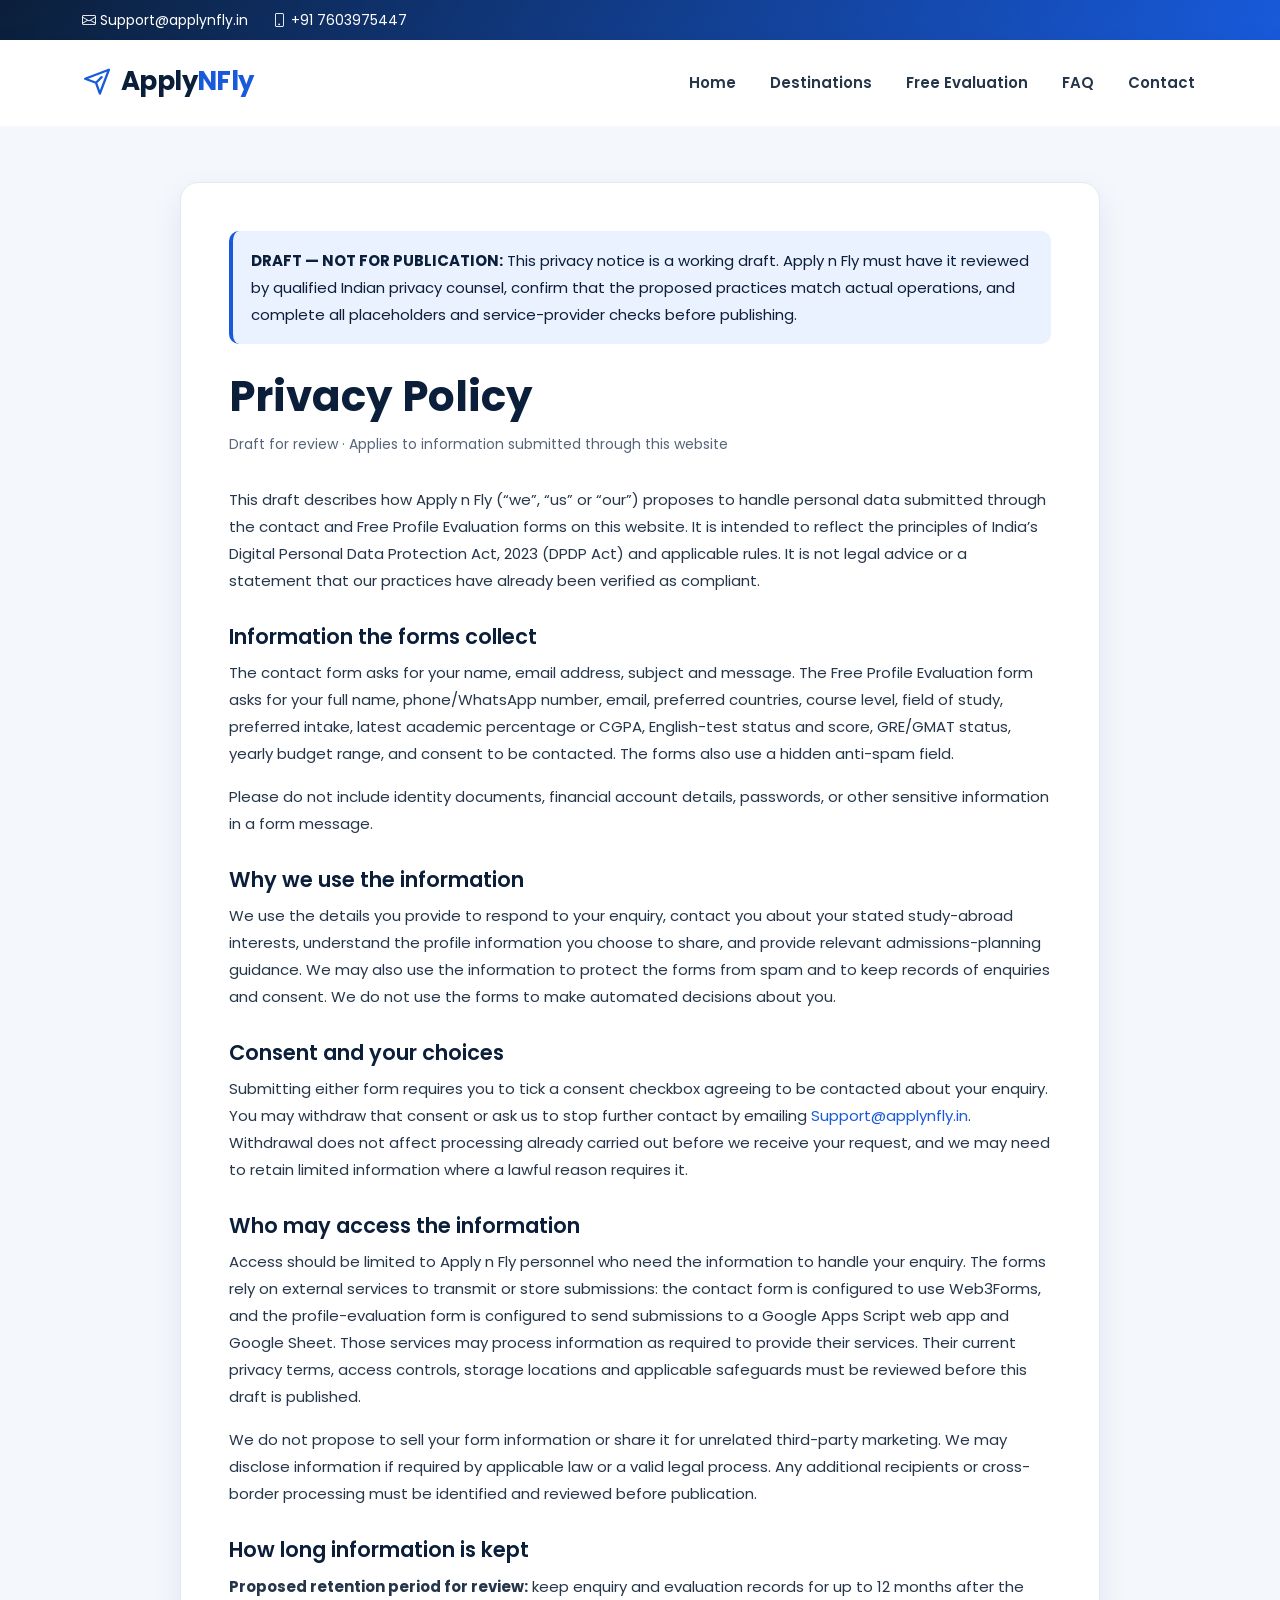
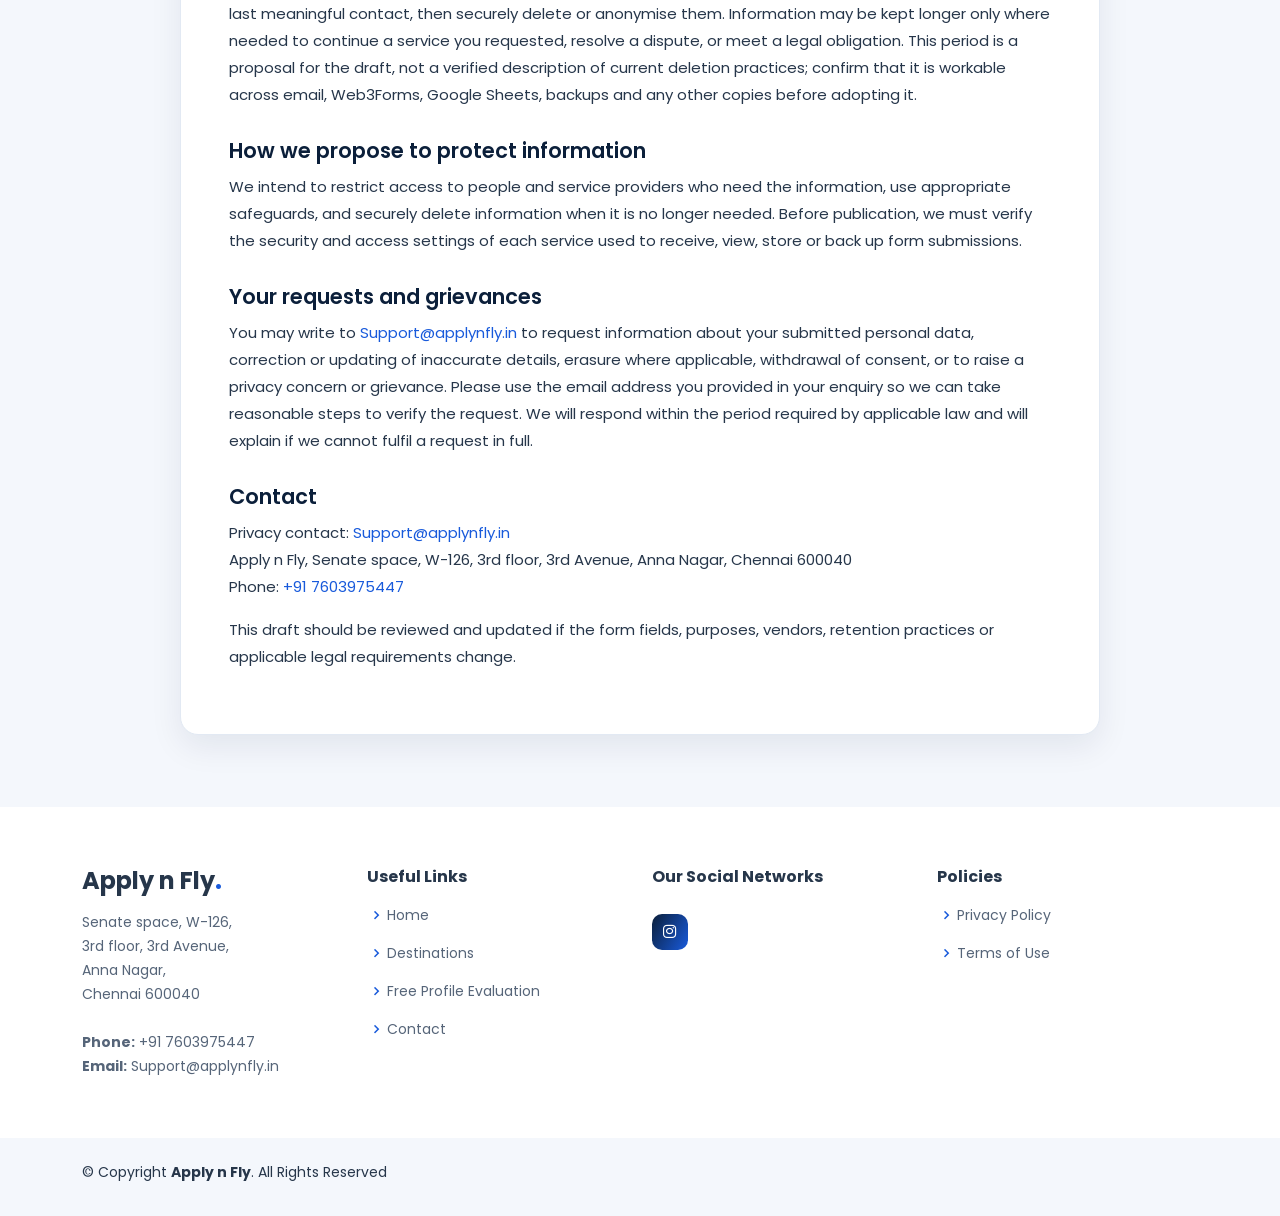
==== privacy-policy.html @ dfddcdfe "Website redesigned" ====
<!DOCTYPE html>
<html lang="en">

<head>
  <meta charset="utf-8">
  <meta name="viewport" content="width=device-width, initial-scale=1">
  <meta name="theme-color" content="#0b1f3a">
  <meta name="description" content="Draft privacy policy for ApplyNFly website enquiries and profile evaluation requests.">
  <title>Privacy Policy | ApplyNFly</title>
  <link rel="canonical" href="https://applynfly.in/privacy-policy.html">
  <link rel="preconnect" href="https://fonts.googleapis.com">
  <link rel="preconnect" href="https://fonts.gstatic.com" crossorigin>
  <link href="https://fonts.googleapis.com/css2?family=Poppins:wght@300;400;500;600;700&display=swap" rel="stylesheet">
  <link href="assets/vendor/aos/aos.css" rel="stylesheet">
  <link href="assets/vendor/bootstrap/css/bootstrap.min.css" rel="stylesheet">
  <link href="assets/vendor/bootstrap-icons/bootstrap-icons.css" rel="stylesheet">
  <link href="assets/vendor/boxicons/css/boxicons.min.css" rel="stylesheet">
  <link href="assets/css/style.css" rel="stylesheet">
</head>

<body>
  <section id="topbar" class="d-flex align-items-center">
    <div class="container d-flex justify-content-between">
      <div class="contact-info d-flex align-items-center">
        <i class="bi bi-envelope d-flex align-items-center">&nbsp;Support@applynfly.in</i>
        <i class="bi bi-phone d-flex align-items-center ms-4"><span>+91 7603975447</span></i>
      </div>
    </div>
  </section>

  <header id="header" class="d-flex align-items-center">
    <div class="container d-flex align-items-center justify-content-between">
      <div class="logo">
        <a class="logo-link" href="index.html" aria-label="ApplyNFly home">
          <svg class="logo-icon" viewBox="0 0 24 24" aria-hidden="true" focusable="false">
            <path d="M2.5 10.2 21.5 3l-7.2 19-3.1-8.6-8.7-3.2Zm8.7 3.2 4.5-4.5" />
          </svg>
          <span>Apply<span class="logo-accent">NFly</span></span>
        </a>
      </div>
      <nav id="navbar" class="navbar" aria-label="Main navigation">
        <ul>
          <li><a href="index.html">Home</a></li>
          <li><a href="index.html#destinations">Destinations</a></li>
          <li><a href="index.html#evaluate">Free Evaluation</a></li>
          <li><a href="index.html#faq">FAQ</a></li>
          <li><a href="index.html#contact">Contact</a></li>
        </ul>
        <i class="bi bi-list mobile-nav-toggle" aria-label="Toggle navigation"></i>
      </nav>
    </div>
  </header>

  <main class="legal-page">
    <div class="container">
      <article class="legal-content">
        <p class="legal-draft-notice"><strong>DRAFT — NOT FOR PUBLICATION:</strong> This privacy notice is a working draft. Apply n Fly must have it reviewed by qualified Indian privacy counsel, confirm that the proposed practices match actual operations, and complete all placeholders and service-provider checks before publishing.</p>
        <h1>Privacy Policy</h1>
        <p class="legal-updated">Draft for review · Applies to information submitted through this website</p>

        <p>This draft describes how Apply n Fly (“we”, “us” or “our”) proposes to handle personal data submitted through the contact and Free Profile Evaluation forms on this website. It is intended to reflect the principles of India’s Digital Personal Data Protection Act, 2023 (DPDP Act) and applicable rules. It is not legal advice or a statement that our practices have already been verified as compliant.</p>

        <h2>Information the forms collect</h2>
        <p>The contact form asks for your name, email address, subject and message. The Free Profile Evaluation form asks for your full name, phone/WhatsApp number, email, preferred countries, course level, field of study, preferred intake, latest academic percentage or CGPA, English-test status and score, GRE/GMAT status, yearly budget range, and consent to be contacted. The forms also use a hidden anti-spam field.</p>
        <p>Please do not include identity documents, financial account details, passwords, or other sensitive information in a form message.</p>

        <h2>Why we use the information</h2>
        <p>We use the details you provide to respond to your enquiry, contact you about your stated study-abroad interests, understand the profile information you choose to share, and provide relevant admissions-planning guidance. We may also use the information to protect the forms from spam and to keep records of enquiries and consent. We do not use the forms to make automated decisions about you.</p>

        <h2>Consent and your choices</h2>
        <p>Submitting either form requires you to tick a consent checkbox agreeing to be contacted about your enquiry. You may withdraw that consent or ask us to stop further contact by emailing <a href="mailto:Support@applynfly.in">Support@applynfly.in</a>. Withdrawal does not affect processing already carried out before we receive your request, and we may need to retain limited information where a lawful reason requires it.</p>

        <h2>Who may access the information</h2>
        <p>Access should be limited to Apply n Fly personnel who need the information to handle your enquiry. The forms rely on external services to transmit or store submissions: the contact form is configured to use Web3Forms, and the profile-evaluation form is configured to send submissions to a Google Apps Script web app and Google Sheet. Those services may process information as required to provide their services. Their current privacy terms, access controls, storage locations and applicable safeguards must be reviewed before this draft is published.</p>
        <p>We do not propose to sell your form information or share it for unrelated third-party marketing. We may disclose information if required by applicable law or a valid legal process. Any additional recipients or cross-border processing must be identified and reviewed before publication.</p>

        <h2>How long information is kept</h2>
        <p><strong>Proposed retention period for review:</strong> keep enquiry and evaluation records for up to 12 months after the last meaningful contact, then securely delete or anonymise them. Information may be kept longer only where needed to continue a service you requested, resolve a dispute, or meet a legal obligation. This period is a proposal for the draft, not a verified description of current deletion practices; confirm that it is workable across email, Web3Forms, Google Sheets, backups and any other copies before adopting it.</p>

        <h2>How we propose to protect information</h2>
        <p>We intend to restrict access to people and service providers who need the information, use appropriate safeguards, and securely delete information when it is no longer needed. Before publication, we must verify the security and access settings of each service used to receive, view, store or back up form submissions.</p>

        <h2>Your requests and grievances</h2>
        <p>You may write to <a href="mailto:Support@applynfly.in">Support@applynfly.in</a> to request information about your submitted personal data, correction or updating of inaccurate details, erasure where applicable, withdrawal of consent, or to raise a privacy concern or grievance. Please use the email address you provided in your enquiry so we can take reasonable steps to verify the request. We will respond within the period required by applicable law and will explain if we cannot fulfil a request in full.</p>

        <h2>Contact</h2>
        <p>Privacy contact: <a href="mailto:Support@applynfly.in">Support@applynfly.in</a><br>
          Apply n Fly, Senate space, W-126, 3rd floor, 3rd Avenue, Anna Nagar, Chennai 600040<br>
          Phone: <a href="tel:+917603975447">+91 7603975447</a></p>

        <p>This draft should be reviewed and updated if the form fields, purposes, vendors, retention practices or applicable legal requirements change.</p>
      </article>
    </div>
  </main>

  <footer id="footer">
    <div class="footer-top">
      <div class="container">
        <div class="row">
          <div class="col-lg-3 col-md-6 footer-contact">
            <h3>Apply n Fly<span>.</span></h3>
            <p>Senate space, W-126,<br>3rd floor, 3rd Avenue,<br>Anna Nagar,<br>Chennai 600040<br><br><strong>Phone:</strong> +91 7603975447<br><strong>Email:</strong> Support@applynfly.in</p>
          </div>
          <div class="col-lg-3 col-md-6 footer-links">
            <h4>Useful Links</h4>
            <ul>
              <li><i class="bx bx-chevron-right"></i><a href="index.html">Home</a></li>
              <li><i class="bx bx-chevron-right"></i><a href="index.html#destinations">Destinations</a></li>
              <li><i class="bx bx-chevron-right"></i><a href="index.html#evaluate">Free Profile Evaluation</a></li>
              <li><i class="bx bx-chevron-right"></i><a href="index.html#contact">Contact</a></li>
            </ul>
          </div>
          <div class="col-lg-3 col-md-6 footer-links">
            <h4>Our Social Networks</h4>
            <div class="social-links mt-3">
              <a href="https://www.instagram.com/anfabroad" target="_blank" rel="noopener noreferrer" aria-label="Instagram"><i class="bx bxl-instagram"></i></a>
              <a class="social-placeholder" href="#" aria-label="Facebook (add URL to enable)" hidden><i class="bx bxl-facebook"></i></a>
              <a class="social-placeholder" href="#" aria-label="LinkedIn (add URL to enable)" hidden><i class="bx bxl-linkedin"></i></a>
              <a class="social-placeholder" href="#" aria-label="YouTube (add URL to enable)" hidden><i class="bx bxl-youtube"></i></a>
            </div>
          </div>
          <div class="col-lg-3 col-md-6 footer-links">
            <h4>Policies</h4>
            <ul>
              <li><i class="bx bx-chevron-right"></i><a href="privacy-policy.html" aria-current="page">Privacy Policy</a></li>
              <li><i class="bx bx-chevron-right"></i><a href="terms.html">Terms of Use</a></li>
            </ul>
          </div>
        </div>
      </div>
    </div>
    <div class="container py-4">
      <div class="copyright">&copy; Copyright <strong><span>Apply n Fly</span></strong>. All Rights Reserved</div>
    </div>
  </footer>

  <script src="assets/vendor/aos/aos.js" defer></script>
  <script src="assets/vendor/bootstrap/js/bootstrap.bundle.min.js" defer></script>
  <script src="assets/js/main.js" defer></script>
</body>

</html>
---- assets/css/style.css ----
/**
* Template Name: BizLand
* Updated: Mar 10 2023 with Bootstrap v5.2.3
* Template URL: https://bootstrapmade.com/bizland-bootstrap-business-template/
* Author: BootstrapMade.com
* License: https://bootstrapmade.com/license/
*/

:root {
  --brand-navy: #0b1f3a;
  --brand-blue: #185adb;
  --brand-blue-dark: #1248b4;
  --brand-gradient: linear-gradient(120deg, var(--brand-navy) 0%, var(--brand-blue) 100%);
  --color-text: #26364a;
  --color-muted: #566579;
  --color-surface: #ffffff;
  --color-background: #f4f7fc;
  --color-border: #e2e9f3;
  --color-accent-soft: #eaf1ff;
  --shadow-card: 0 12px 32px rgba(11, 31, 58, 0.08);
  --shadow-card-hover: 0 18px 40px rgba(11, 31, 58, 0.14);
  --radius-card: 18px;
  --radius-control: 10px;
}

/*--------------------------------------------------------------
# General
--------------------------------------------------------------*/
body {
  font-family: "Poppins", sans-serif;
  color: var(--color-text);
  background: var(--color-surface);
}

a {
  color: var(--brand-blue);
  text-decoration: none;
}

a:hover {
  color: var(--brand-blue-dark);
  text-decoration: none;
}

h1,
h2,
h3,
h4,
h5,
h6 {
  font-family: "Poppins", sans-serif;
}

/*--------------------------------------------------------------
# Preloader
--------------------------------------------------------------*/
#preloader {
  position: fixed;
  top: 0;
  left: 0;
  right: 0;
  bottom: 0;
  z-index: 9999;
  overflow: hidden;
  background: var(--color-surface);
}

#preloader:before {
  content: "";
  position: fixed;
  top: calc(50% - 30px);
  left: calc(50% - 30px);
  border: 6px solid var(--brand-blue);
  border-top-color: var(--color-accent-soft);
  border-radius: 50%;
  width: 60px;
  height: 60px;
  animation: animate-preloader 1s linear infinite;
}

@keyframes animate-preloader {
  0% {
    transform: rotate(0deg);
  }

  100% {
    transform: rotate(360deg);
  }
}

/*--------------------------------------------------------------
# Back to top button
--------------------------------------------------------------*/
.back-to-top {
  position: fixed;
  visibility: hidden;
  opacity: 0;
  right: 15px;
  bottom: 15px;
  z-index: 996;
  background: var(--brand-blue);
  width: 40px;
  height: 40px;
  border-radius: 4px;
  transition: all 0.4s;
}

.back-to-top i {
  font-size: 28px;
  color: var(--color-surface);
  line-height: 0;
}

.back-to-top:hover {
  background: var(--brand-blue-dark);
  color: var(--color-surface);
}

.back-to-top.active {
  visibility: visible;
  opacity: 1;
}

/*--------------------------------------------------------------
# Disable aos animation delay on mobile devices
--------------------------------------------------------------*/
@media screen and (max-width: 768px) {
  [data-aos-delay] {
    transition-delay: 0 !important;
  }
}

/*--------------------------------------------------------------
# Top Bar
--------------------------------------------------------------*/
#topbar {
  background: var(--brand-blue);
  height: 40px;
  font-size: 14px;
  transition: all 0.5s;
  color: var(--color-surface);
  padding: 0;
}

#topbar .contact-info i {
  font-style: normal;
  color: var(--color-surface);
}

#topbar .contact-info i a,
#topbar .contact-info i span {
  padding-left: 5px;
  color: var(--color-surface);
}

#topbar .contact-info i a {
  line-height: 0;
  transition: 0.3s;
  transition: 0.3s;
}

#topbar .contact-info i a:hover {
  color: var(--color-surface);
  text-decoration: underline;
}

#topbar .social-links a {
  color: rgba(255, 255, 255, 0.7);
  line-height: 0;
  transition: 0.3s;
  margin-left: 20px;
}

#topbar .social-links a:hover {
  color: white;
}

/*--------------------------------------------------------------
# Header
--------------------------------------------------------------*/
#header {
  background: var(--color-surface);
  transition: all 0.5s;
  z-index: 997;
  height: 86px;
  box-shadow: 0px 2px 15px rgba(0, 0, 0, 0.1);
}

#header.fixed-top {
  height: 70px;
}

#header .logo {
  font-size: 30px;
  margin: 0;
  padding: 0;
  line-height: 1;
  font-weight: 600;
  letter-spacing: 0.8px;
  font-family: "Poppins", sans-serif;
}

#header .logo a {
  color: var(--brand-navy);
}

#header .logo a span {
  color: inherit;
}

#header .logo img {
  max-height: 40px;
}

.scrolled-offset {
  margin-top: 70px;
}

/*--------------------------------------------------------------
# Navigation Menu
--------------------------------------------------------------*/
/**
* Desktop Navigation 
*/
.navbar {
  padding: 0;
}

.navbar ul {
  margin: 0;
  padding: 0;
  display: flex;
  list-style: none;
  align-items: center;
}

.navbar li {
  position: relative;
}

.navbar>ul>li {
  white-space: nowrap;
  padding: 10px 0 10px 28px;
}

.navbar a,
.navbar a:focus {
  display: flex;
  align-items: center;
  justify-content: space-between;
  padding: 0 3px;
  font-size: 15px;
  font-weight: 600;
  color: var(--color-text);
  white-space: nowrap;
  transition: 0.3s;
  position: relative;
}

.navbar a i,
.navbar a:focus i {
  font-size: 12px;
  line-height: 0;
  margin-left: 5px;
}

.navbar>ul>li>a:before {
  content: "";
  position: absolute;
  width: 100%;
  height: 2px;
  bottom: -6px;
  left: 0;
  background-color: var(--brand-blue);
  visibility: hidden;
  width: 0px;
  transition: all 0.3s ease-in-out 0s;
}

.navbar a:hover:before,
.navbar li:hover>a:before,
.navbar .active:before {
  visibility: visible;
  width: 100%;
}

.navbar a:hover,
.navbar .active,
.navbar .active:focus,
.navbar li:hover>a {
  color: var(--brand-blue);
}

.navbar .dropdown ul {
  display: block;
  position: absolute;
  left: 28px;
  top: calc(100% + 30px);
  margin: 0;
  padding: 10px 0;
  z-index: 99;
  opacity: 0;
  visibility: hidden;
  background: var(--color-surface);
  box-shadow: 0px 0px 30px rgba(127, 137, 161, 0.25);
  transition: 0.3s;
}

.navbar .dropdown ul li {
  min-width: 200px;
}

.navbar .dropdown ul a {
  padding: 10px 20px;
  font-weight: 400;
}

.navbar .dropdown ul a i {
  font-size: 12px;
}

.navbar .dropdown ul a:hover,
.navbar .dropdown ul .active:hover,
.navbar .dropdown ul li:hover>a {
  color: var(--brand-blue);
}

.navbar .dropdown:hover>ul {
  opacity: 1;
  top: 100%;
  visibility: visible;
}

.navbar .dropdown .dropdown ul {
  top: 0;
  left: calc(100% - 30px);
  visibility: hidden;
}

.navbar .dropdown .dropdown:hover>ul {
  opacity: 1;
  top: 0;
  left: 100%;
  visibility: visible;
}

@media (max-width: 1366px) {
  .navbar .dropdown .dropdown ul {
    left: -90%;
  }

  .navbar .dropdown .dropdown:hover>ul {
    left: -100%;
  }
}

/**
* Mobile Navigation 
*/
.mobile-nav-toggle {
  color: var(--color-text);
  font-size: 28px;
  cursor: pointer;
  display: none;
  line-height: 0;
  transition: 0.5s;
}

.mobile-nav-toggle.bi-x {
  color: var(--color-surface);
}

@media (max-width: 991px) {
  .mobile-nav-toggle {
    display: block;
  }

  .navbar ul {
    display: none;
  }
}

.navbar-mobile {
  position: fixed;
  overflow: hidden;
  top: 0;
  right: 0;
  left: 0;
  bottom: 0;
  background: rgba(9, 9, 9, 0.9);
  transition: 0.3s;
  z-index: 999;
}

.navbar-mobile .mobile-nav-toggle {
  position: absolute;
  top: 15px;
  right: 15px;
}

.navbar-mobile ul {
  display: block;
  position: absolute;
  top: 55px;
  right: 15px;
  bottom: 15px;
  left: 15px;
  padding: 10px 0;
  background-color: var(--color-surface);
  overflow-y: auto;
  transition: 0.3s;
}

.navbar-mobile a,
.navbar-mobile a:focus {
  padding: 10px 20px;
  font-size: 15px;
  color: var(--color-text);
}

.navbar-mobile>ul>li {
  padding: 0;
}

.navbar-mobile a:hover:before,
.navbar-mobile li:hover>a:before,
.navbar-mobile .active:before {
  visibility: hidden;
}

.navbar-mobile a:hover,
.navbar-mobile .active,
.navbar-mobile li:hover>a {
  color: var(--brand-blue);
}

.navbar-mobile .getstarted,
.navbar-mobile .getstarted:focus {
  margin: 15px;
}

.navbar-mobile .dropdown ul {
  position: static;
  display: none;
  margin: 10px 20px;
  padding: 10px 0;
  z-index: 99;
  opacity: 1;
  visibility: visible;
  background: var(--color-surface);
  box-shadow: 0px 0px 30px rgba(127, 137, 161, 0.25);
}

.navbar-mobile .dropdown ul li {
  min-width: 200px;
}

.navbar-mobile .dropdown ul a {
  padding: 10px 20px;
}

.navbar-mobile .dropdown ul a i {
  font-size: 12px;
}

.navbar-mobile .dropdown ul a:hover,
.navbar-mobile .dropdown ul .active:hover,
.navbar-mobile .dropdown ul li:hover>a {
  color: var(--brand-blue);
}

.navbar-mobile .dropdown>.dropdown-active {
  display: block;
}

/*--------------------------------------------------------------
# Hero Section
--------------------------------------------------------------*/
#hero {
  width: 100%;
  height: 75vh;
  background: url("../img/hero-bg.webp") top left;
  background-size: cover;
  position: relative;
}

#hero:before {
  content: "";
  background: rgba(255, 255, 255, 0.6);
  position: absolute;
  bottom: 0;
  top: 0;
  left: 0;
  right: 0;
}

#hero .container {
  position: relative;
}

#hero h1 {
  margin: 0;
  font-size: 48px;
  font-weight: 700;
  line-height: 56px;
  color: var(--color-text);
  font-family: "Poppins", sans-serif;
}

#hero h1 span {
  color: var(--brand-blue);
}

#hero h2 {
  color: var(--color-muted);
  margin: 5px 0 30px 0;
  font-size: 24px;
  font-weight: 400;
}

.btn-get-started {
  font-family: "Poppins", sans-serif;
  text-transform: uppercase;
  font-weight: 500;
  font-size: 14px;
  letter-spacing: 1px;
  display: inline-block;
  padding: 10px 28px;
  border-radius: 4px;
  transition: 0.5s;
  color: var(--color-surface);
  background: var(--brand-blue);
}

.btn-get-started:hover {
  background: var(--brand-blue-dark);
}

.btn-get-started-login {
  text-transform: uppercase;
  font-weight: 600;
  font-size: 15px;
  letter-spacing: 1px;
  display: inline-block;
  padding: 2px 10px !important;
  border-radius: 4px;
  transition: 0.5s;
  color: var(--color-surface) !important;
  background: var(--brand-blue);
}

.btn-get-started-login:hover {
  background: var(--brand-blue-dark);
}

#hero .btn-watch-video {
  font-size: 16px;
  transition: 0.5s;
  margin-left: 25px;
  color: var(--color-text);
  font-weight: 600;
  display: flex;
  align-items: center;
}

#hero .btn-watch-video i {
  color: var(--brand-blue);
  font-size: 32px;
  transition: 0.3s;
  line-height: 0;
  margin-right: 8px;
}

#hero .btn-watch-video:hover {
  color: var(--brand-blue);
}

#hero .btn-watch-video:hover i {
  color: var(--brand-blue-dark);
}

@media (min-width: 1024px) {
  #hero {
    background-attachment: fixed;
  }
}

@media (max-width: 768px) {
  #hero {
    height: 100vh;
  }

  #hero h1 {
    font-size: 28px;
    line-height: 36px;
  }

  #hero h2 {
    font-size: 18px;
    line-height: 24px;
    margin-bottom: 30px;
  }

  .btn-get-started,
  #hero .btn-watch-video {
    font-size: 13px;
  }

  .btn-get-started-login {
    font-size: 13px !important;
    margin: 10px;
  }
}

@media (max-height: 500px) {
  #hero {
    height: 120vh;
  }
}

/*--------------------------------------------------------------
# Sections General
--------------------------------------------------------------*/
section {
  padding: 60px 0;
  overflow: hidden;
}

.section-bg {
  background-color: #f6f9fe;
}

.section-title {
  text-align: center;
  padding-bottom: 30px;
}

.section-title h2 {
  font-size: 13px;
  letter-spacing: 1px;
  font-weight: 700;
  padding: 8px 20px;
  margin: 0;
  background: var(--color-accent-soft);
  color: var(--brand-blue);
  display: inline-block;
  text-transform: uppercase;
  border-radius: 50px;
}

.section-title h3 {
  margin: 15px 0 0 0;
  font-size: 32px;
  font-weight: 700;
}

.section-title h3 span {
  color: var(--brand-blue);
}

.section-title p {
  margin: 15px auto 0 auto;
  font-weight: 600;
}

@media (min-width: 1024px) {
  .section-title p {
    width: 50%;
  }
}

/*--------------------------------------------------------------
# Breadcrumbs
--------------------------------------------------------------*/
.breadcrumbs {
  padding: 20px 0;
  background-color: var(--color-background);
  min-height: 40px;
}

.breadcrumbs h2 {
  font-size: 24px;
  font-weight: 300;
  margin: 0;
}

@media (max-width: 992px) {
  .breadcrumbs h2 {
    margin: 0 0 10px 0;
  }
}

.breadcrumbs ol {
  display: flex;
  flex-wrap: wrap;
  list-style: none;
  padding: 0;
  margin: 0;
  font-size: 14px;
}

.breadcrumbs ol li+li {
  padding-left: 10px;
}

.breadcrumbs ol li+li::before {
  display: inline-block;
  padding-right: 10px;
  color: var(--color-muted);
  content: "/";
}

@media (max-width: 768px) {
  .breadcrumbs .d-flex {
    display: block !important;
  }

  .breadcrumbs ol {
    display: block;
  }

  .breadcrumbs ol li {
    display: inline-block;
  }
}

/*--------------------------------------------------------------
# Featured Services
--------------------------------------------------------------*/
.featured-services .icon-box {
  padding: 30px;
  position: relative;
  overflow: hidden;
  background: var(--color-surface);
  box-shadow: 0 0 29px 0 rgba(68, 88, 144, 0.12);
  transition: all 0.3s ease-in-out;
  border-radius: 8px;
  z-index: 1;
}

.featured-services .icon-box::before {
  content: "";
  position: absolute;
  background: #cbe0fb;
  right: 0;
  left: 0;
  bottom: 0;
  top: 100%;
  transition: all 0.3s;
  z-index: -1;
}

.featured-services .icon-box:hover::before {
  background: var(--brand-blue);
  top: 0;
  border-radius: 0px;
}

.featured-services .icon {
  margin-bottom: 15px;
}

.featured-services .icon i {
  font-size: 48px;
  line-height: 1;
  color: var(--brand-blue);
  transition: all 0.3s ease-in-out;
}

.featured-services .title {
  font-weight: 700;
  margin-bottom: 15px;
  font-size: 18px;
}

.featured-services .title a {
  color: #111;
}

.featured-services .description {
  font-size: 15px;
  line-height: 28px;
  margin-bottom: 0;
}

.featured-services .icon-box:hover .title a,
.featured-services .icon-box:hover .description {
  color: var(--color-surface);
}

.featured-services .icon-box:hover .icon i {
  color: var(--color-surface);
}

/*--------------------------------------------------------------
# About
--------------------------------------------------------------*/
.about .content h3 {
  font-weight: 600;
  font-size: 26px;
}

.about .content ul {
  list-style: none;
  padding: 0;
}

.about .content ul li {
  display: flex;
  align-items: flex-start;
  margin-bottom: 35px;
}

.about .content ul li:first-child {
  margin-top: 35px;
}

.about .content ul i {
  background: var(--color-surface);
  box-shadow: 0px 6px 15px rgba(16, 110, 234, 0.12);
  font-size: 24px;
  padding: 20px;
  margin-right: 15px;
  color: var(--brand-blue);
  border-radius: 50px;
}

.about .content ul h5 {
  font-size: 18px;
  color: var(--color-muted);
}

.about .content ul p {
  font-size: 15px;
}

.about .content p:last-child {
  margin-bottom: 0;
}

/*--------------------------------------------------------------
# Skills
--------------------------------------------------------------*/
.skills .progress {
  height: 60px;
  display: block;
  background: none;
  border-radius: 0;
}

.skills .progress .skill {
  padding: 0;
  margin: 0 0 6px 0;
  text-transform: uppercase;
  display: block;
  font-weight: 600;
  font-family: "Poppins", sans-serif;
  color: var(--color-text);
}

.skills .progress .skill .val {
  float: right;
  font-style: normal;
}

.skills .progress-bar-wrap {
  background: var(--color-accent-soft);
  height: 10px;
}

.skills .progress-bar {
  width: 1px;
  height: 10px;
  transition: 0.9s;
  background-color: var(--brand-blue);
}

/*--------------------------------------------------------------
# Counts
--------------------------------------------------------------*/
.counts {
  padding: 70px 0 60px;
}

.counts .count-box {
  padding: 30px 30px 25px 30px;
  width: 100%;
  position: relative;
  text-align: center;
  background: var(--color-background);
}

.counts .count-box i {
  position: absolute;
  top: -28px;
  left: 50%;
  transform: translateX(-50%);
  font-size: 24px;
  background: var(--brand-blue);
  color: var(--color-surface);
  width: 56px;
  height: 56px;
  line-height: 0;
  border-radius: 50px;
  border: 5px solid var(--color-surface);
  display: inline-flex;
  align-items: center;
  justify-content: center;
}

.counts .count-box span {
  font-size: 36px;
  display: block;
  font-weight: 600;
  color: var(--brand-navy);
}

.counts .count-box p {
  padding: 0;
  margin: 0;
  font-family: "Poppins", sans-serif;
  font-size: 14px;
}

/*--------------------------------------------------------------
# Clients
--------------------------------------------------------------*/
.clients {
  padding: 15px 0;
  text-align: center;
}

.clients img {
  max-width: 45%;
  transition: all 0.4s ease-in-out;
  display: inline-block;
  padding: 15px 0;
}

.clients img:hover {
  transform: scale(1.15);
}

@media (max-width: 768px) {
  .clients img {
    max-width: 40%;
  }
}

/*--------------------------------------------------------------
# Services
--------------------------------------------------------------*/
.services .icon-box {
  text-align: center;
  border: 1px solid var(--color-accent-soft);
  padding: 80px 20px;
  transition: all ease-in-out 0.3s;
  background: var(--color-surface);
}

.services .icon-box .icon {
  margin: 0 auto;
  width: 64px;
  height: 64px;
  background: var(--color-background);
  border-radius: 4px;
  border: 1px solid var(--color-border);
  display: flex;
  align-items: center;
  justify-content: center;
  margin-bottom: 20px;
  transition: ease-in-out 0.3s;
}

.services .icon-box .icon i {
  color: var(--brand-blue-dark);
  font-size: 28px;
  transition: ease-in-out 0.3s;
}

.services .icon-box h4 {
  font-weight: 700;
  margin-bottom: 15px;
  font-size: 24px;
}

.services .icon-box h4 a {
  color: var(--color-text);
  transition: ease-in-out 0.3s;
}

.services .icon-box p {
  line-height: 24px;
  font-size: 14px;
  margin-bottom: 0;
}

.services .icon-box:hover {
  border-color: var(--color-surface);
  box-shadow: 0px 0 25px 0 rgba(16, 110, 234, 0.1);
}

.services .icon-box:hover h4 a,
.services .icon-box:hover .icon i {
  color: var(--brand-blue);
}

.services .icon-box:hover .icon {
  border-color: var(--brand-blue);
}

/*--------------------------------------------------------------
# Testimonials
--------------------------------------------------------------*/
.testimonials {
  padding: 80px 0;
  background: url("../img/testimonials-bg.webp") no-repeat;
  background-position: center center;
  background-size: cover;
  position: relative;
}

.testimonials::before {
  content: "";
  position: absolute;
  left: 0;
  right: 0;
  top: 0;
  bottom: 0;
  background: rgba(0, 0, 0, 0.7);
}

.testimonials .section-header {
  margin-bottom: 40px;
}

.testimonials .testimonials-carousel,
.testimonials .testimonials-slider {
  overflow: hidden;
}

.testimonials .testimonial-item {
  text-align: center;
  color: var(--color-surface);
}

.testimonials .testimonial-item .testimonial-img {
  width: 100px;
  border-radius: 50%;
  border: 6px solid rgba(255, 255, 255, 0.15);
  margin: 0 auto;
}

.testimonials .testimonial-item h3 {
  font-size: 20px;
  font-weight: bold;
  margin: 10px 0 5px 0;
  color: var(--color-surface);
}

.testimonials .testimonial-item h4 {
  font-size: 14px;
  color: #ddd;
  margin: 0 0 15px 0;
}

.testimonials .testimonial-item .quote-icon-left,
.testimonials .testimonial-item .quote-icon-right {
  color: rgba(255, 255, 255, 0.4);
  font-size: 26px;
}

.testimonials .testimonial-item .quote-icon-left {
  display: inline-block;
  left: -5px;
  position: relative;
}

.testimonials .testimonial-item .quote-icon-right {
  display: inline-block;
  right: -5px;
  position: relative;
  top: 10px;
}

.testimonials .testimonial-item p {
  font-style: italic;
  margin: 0 auto 15px auto;
  color: #eee;
}

.testimonials .swiper-pagination {
  margin-top: 20px;
  position: relative;
}

.testimonials .swiper-pagination .swiper-pagination-bullet {
  width: 12px;
  height: 12px;
  background-color: rgba(255, 255, 255, 0.5);
  opacity: 1;
}

.testimonials .swiper-pagination .swiper-pagination-bullet-active {
  background-color: var(--brand-blue);
}

@media (min-width: 992px) {
  .testimonials .testimonial-item p {
    width: 80%;
  }
}

/*--------------------------------------------------------------
# Portfolio
--------------------------------------------------------------*/
.portfolio #portfolio-flters {
  padding: 0;
  margin: 0 auto 15px auto;
  list-style: none;
  text-align: center;
  border-radius: 50px;
  padding: 2px 15px;
}

.portfolio #portfolio-flters li {
  cursor: pointer;
  display: inline-block;
  padding: 10px 15px 8px 15px;
  font-size: 16px;
  font-weight: 600;
  line-height: 1;
  text-transform: uppercase;
  color: var(--color-text);
  margin-bottom: 5px;
  transition: all 0.3s ease-in-out;
}

.portfolio #portfolio-flters li:hover,
.portfolio #portfolio-flters li.filter-active {
  color: var(--brand-blue);
}

.portfolio #portfolio-flters li:last-child {
  margin-right: 0;
}

.portfolio .portfolio-item {
  margin-bottom: 30px;
}

.portfolio .portfolio-item .portfolio-info {
  opacity: 1;

  position: absolute;
  left: 30px;
  right: 30px;
  bottom: 20px;
  z-index: 3;
  transition: all ease-in-out 0.3s;
  background: rgba(255, 255, 255, 0.9);
  padding: 15px;
}

.portfolio .portfolio-item .portfolio-info h4 {
  font-size: 18px;
  color: var(--color-surface);
  font-weight: 600;
  color: var(--color-text);
}

.portfolio .portfolio-item .portfolio-info p {
  color: var(--color-muted);
  font-size: 14px;
  margin-bottom: 0;
}

.portfolio .portfolio-item .portfolio-info .preview-link,
.portfolio .portfolio-item .portfolio-info .details-link {
  position: absolute;
  right: 40px;
  font-size: 24px;
  top: calc(50% - 18px);
  color: #3c3c3c;
}

.portfolio .portfolio-item .portfolio-info .preview-link:hover,
.portfolio .portfolio-item .portfolio-info .details-link:hover {
  color: var(--brand-blue);
}

.portfolio .portfolio-item .portfolio-info .details-link {
  right: 10px;
}

.portfolio .portfolio-item .portfolio-links {
  opacity: 1;
  bottom: 20px;
  left: 0;
  right: 0;
  text-align: center;
  z-index: 3;
  position: absolute;
  transition: all ease-in-out 0.3s;
}

.portfolio .portfolio-item .portfolio-links a {
  color: var(--color-surface);
  margin: 0 2px;
  font-size: 28px;
  display: inline-block;
  transition: 0.3s;
}

.portfolio .portfolio-item .portfolio-links a:hover {
  color: #6ba7f5;
}

/* .portfolio .portfolio-item:hover .portfolio-info {
  opacity: 1;
  bottom: 20px;
} */

/*--------------------------------------------------------------
# Portfolio Details
--------------------------------------------------------------*/
.portfolio-details {
  padding-top: 40px;
}

.portfolio-details .portfolio-details-slider img {
  width: 100%;
}

.portfolio-details .portfolio-details-slider .swiper-pagination {
  margin-top: 20px;
  position: relative;
}

.portfolio-details .portfolio-details-slider .swiper-pagination .swiper-pagination-bullet {
  width: 12px;
  height: 12px;
  background-color: var(--color-surface);
  opacity: 1;
  border: 1px solid var(--brand-blue);
}

.portfolio-details .portfolio-details-slider .swiper-pagination .swiper-pagination-bullet-active {
  background-color: var(--brand-blue);
}

.portfolio-details .portfolio-info {
  padding: 30px;
  box-shadow: 0px 0 30px rgba(34, 34, 34, 0.08);
}

.portfolio-details .portfolio-info h3 {
  font-size: 22px;
  font-weight: 700;
  margin-bottom: 20px;
  padding-bottom: 20px;
  border-bottom: 1px solid #eee;
}

.portfolio-details .portfolio-info ul {
  list-style: none;
  padding: 0;
  font-size: 15px;
}

.portfolio-details .portfolio-info ul li+li {
  margin-top: 10px;
}

.portfolio-details .portfolio-description {
  padding-top: 30px;
}

.portfolio-details .portfolio-description h2 {
  font-size: 26px;
  font-weight: 700;
  margin-bottom: 20px;
}

.portfolio-details .portfolio-description p {
  padding: 0;
}

/*--------------------------------------------------------------
# Team
--------------------------------------------------------------*/
.team {
  padding: 60px 0;
}

.team .member {
  margin-bottom: 20px;
  overflow: hidden;
  border-radius: 4px;
  background: var(--color-surface);
  box-shadow: 0px 2px 15px rgba(16, 110, 234, 0.15);
}

.team .member .member-img {
  position: relative;
  overflow: hidden;
}

.team .member .social {
  position: absolute;
  left: 0;
  bottom: 30px;
  right: 0;
  opacity: 0;
  transition: ease-in-out 0.3s;
  text-align: center;
}

.team .member .social a {
  transition: color 0.3s;
  color: var(--color-text);
  margin: 0 3px;
  padding-top: 7px;
  border-radius: 4px;
  width: 36px;
  height: 36px;
  background: rgba(16, 110, 234, 0.8);
  display: inline-block;
  transition: ease-in-out 0.3s;
  color: var(--color-surface);
}

.team .member .social a:hover {
  background: var(--brand-blue-dark);
}

.team .member .social i {
  font-size: 18px;
}

.team .member .member-info {
  padding: 25px 15px;
}

.team .member .member-info h4 {
  font-weight: 700;
  margin-bottom: 5px;
  font-size: 18px;
  color: var(--color-text);
}

.team .member .member-info span {
  display: block;
  font-size: 13px;
  font-weight: 400;
  color: #aaaaaa;
}

.team .member .member-info p {
  font-style: italic;
  font-size: 14px;
  line-height: 26px;
  color: var(--color-muted);
}

.team .member:hover .social {
  opacity: 1;
  bottom: 15px;
}

/*--------------------------------------------------------------
# Pricing
--------------------------------------------------------------*/
.pricing .box {
  padding: 20px;
  background: var(--color-surface);
  text-align: center;
  box-shadow: 0px 0px 4px rgba(0, 0, 0, 0.12);
  border-radius: 5px;
  position: relative;
  overflow: hidden;
}

.pricing .box h3 {
  font-weight: 400;
  margin: -20px -20px 20px -20px;
  padding: 20px 15px;
  font-size: 16px;
  font-weight: 600;
  color: var(--color-muted);
  background: #f8f8f8;
}

.pricing .box h4 {
  font-size: 36px;
  color: var(--brand-blue);
  font-weight: 600;
  font-family: "Poppins", sans-serif;
  margin-bottom: 20px;
}

.pricing .box h4 sup {
  font-size: 20px;
  top: -15px;
  left: -3px;
}

.pricing .box h4 span {
  color: #bababa;
  font-size: 16px;
  font-weight: 300;
}

.pricing .box ul {
  padding: 0;
  list-style: none;
  color: var(--color-text);
  text-align: center;
  line-height: 20px;
  font-size: 14px;
}

.pricing .box ul li {
  padding-bottom: 16px;
}

.pricing .box ul i {
  color: var(--brand-blue);
  font-size: 18px;
  padding-right: 4px;
}

.pricing .box ul .na {
  color: #ccc;
  text-decoration: line-through;
}

.pricing .btn-wrap {
  margin: 20px -20px -20px -20px;
  padding: 20px 15px;
  background: #f8f8f8;
  text-align: center;
}

.pricing .btn-buy {
  background: var(--brand-blue);
  display: inline-block;
  padding: 8px 35px 10px 35px;
  border-radius: 4px;
  color: var(--color-surface);
  transition: none;
  font-size: 14px;
  font-weight: 400;
  font-family: "Poppins", sans-serif;
  font-weight: 600;
  transition: 0.3s;
}

.pricing .btn-buy:hover {
  background: var(--brand-blue-dark);
}

.pricing .featured h3 {
  color: var(--color-surface);
  background: var(--brand-blue);
}

.pricing .advanced {
  width: 200px;
  position: absolute;
  top: 18px;
  right: -68px;
  transform: rotate(45deg);
  z-index: 1;
  font-size: 14px;
  padding: 1px 0 3px 0;
  background: var(--brand-blue);
  color: var(--color-surface);
}

/*--------------------------------------------------------------
# Frequently Asked Questions
--------------------------------------------------------------*/
.faq {
  padding: 60px 0;
}

.faq .faq-list {
  padding: 0;
  list-style: none;
}

.faq .faq-list li {
  border-bottom: 1px solid var(--color-border);
  margin-bottom: 20px;
  padding-bottom: 20px;
}

.faq .faq-list .question {
  display: block;
  position: relative;
  color: var(--brand-blue);
  font-size: 18px;
  line-height: 24px;
  font-weight: 400;
  padding-left: 25px;
  cursor: pointer;
  color: var(--brand-blue-dark);
  transition: 0.3s;
}

.faq .faq-list i {
  font-size: 16px;
  position: absolute;
  left: 0;
  top: -2px;
}

.faq .faq-list p {
  margin-bottom: 0;
  padding: 10px 0 0 25px;
}

.faq .faq-list .icon-show {
  display: none;
}

.faq .faq-list .collapsed {
  color: black;
}

.faq .faq-list .collapsed:hover {
  color: var(--brand-blue);
}

.faq .faq-list .collapsed .icon-show {
  display: inline-block;
  transition: 0.6s;
}

.faq .faq-list .collapsed .icon-close {
  display: none;
  transition: 0.6s;
}

/*--------------------------------------------------------------
# Contact
--------------------------------------------------------------*/
.contact .info-box {
  color: var(--color-text);
  text-align: center;
  box-shadow: 0 0 30px rgba(214, 215, 216, 0.3);
  padding: 20px 0 30px 0;
}

.contact .info-box i {
  font-size: 32px;
  color: var(--brand-blue);
  border-radius: 50%;
  padding: 8px;
  border: 2px dotted var(--color-border);
}

.contact .info-box h3 {
  font-size: 20px;
  color: var(--color-muted);
  font-weight: 700;
  margin: 10px 0;
}

.contact .info-box p {
  padding: 0;
  line-height: 24px;
  font-size: 14px;
  margin-bottom: 0;
}

.contact .contact-form {
  box-shadow: 0 0 30px rgba(214, 215, 216, 0.4);
  padding: 30px;
}

.contact .contact-form .error-message {
  display: none;
  color: var(--color-surface);
  background: #c6320b;
  text-align: left;
  padding: 15px;
  font-weight: 600;
}

.contact .contact-form .error-message br+br {
  margin-top: 25px;
}

.contact .contact-form .sent-message {
  display: none;
  color: var(--color-surface);
  background: #137c43;
  text-align: center;
  padding: 15px;
  font-weight: 600;
}

.contact .contact-form .loading {
  display: none;
  background: var(--color-surface);
  text-align: center;
  padding: 15px;
}

.contact .contact-form .loading:before {
  content: "";
  display: inline-block;
  border-radius: 50%;
  width: 24px;
  height: 24px;
  margin: 0 10px -6px 0;
  border: 3px solid #18d26e;
  border-top-color: #eee;
  animation: animate-loading 1s linear infinite;
}

.contact .contact-form .form-group {
  margin-bottom: 20px;
}

.contact .contact-form input:not([type="checkbox"]),
.contact .contact-form textarea {
  border-radius: 0;
  box-shadow: none;
  font-size: 14px;
}

.contact .contact-form input:not([type="checkbox"]):focus,
.contact .contact-form textarea:focus {
  border-color: var(--brand-blue);
}

.contact .contact-form input:not([type="checkbox"]) {
  padding: 10px 15px;
}

.contact .contact-form textarea {
  padding: 12px 15px;
}

.contact .contact-form button[type=submit] {
  background: var(--brand-blue);
  border: 0;
  padding: 10px 30px;
  color: var(--color-surface);
  transition: 0.4s;
  border-radius: 4px;
}

.contact .contact-form button[type=submit]:hover {
  background: var(--brand-blue-dark);
}

.contact .contact-form button[type=submit]:disabled {
  cursor: not-allowed;
  opacity: 0.7;
}

.contact .contact-form .form-check {
  padding-left: 1.5em;
}

.contact .contact-form .form-check-input {
  margin-left: -1.5em;
}

.contact .contact-form .form-check-label {
  font-size: 14px;
}

.destinations .destination-card {
  width: 100%;
  height: 100%;
  margin-bottom: 24px;
  padding: 24px;
  background: var(--color-surface);
  border: 1px solid var(--color-border);
  border-radius: 6px;
  box-shadow: 0 4px 18px rgba(0, 0, 0, 0.05);
}

.destination-card h4 {
  color: var(--brand-blue);
  font-size: 20px;
  font-weight: 700;
  margin-bottom: 16px;
}

.destination-card ul {
  min-height: 145px;
  padding-left: 20px;
  color: var(--color-muted);
  font-size: 14px;
}

.destination-card li {
  margin-bottom: 10px;
}

.destination-card .destination-link {
  display: inline-block;
  padding: 8px 18px;
  color: var(--color-surface);
  background: var(--brand-blue);
  border-radius: 4px;
  font-size: 14px;
  transition: 0.3s;
}

.destination-card .destination-link:hover {
  background: var(--brand-blue-dark);
  color: var(--color-surface);
}

.process-step {
  height: calc(100% - 24px);
  margin-bottom: 24px;
  padding: 24px 18px;
  background: var(--color-surface);
  border-left: 3px solid var(--brand-blue);
  box-shadow: 0 4px 18px rgba(0, 0, 0, 0.05);
}

.process-step .step-number {
  display: inline-flex;
  width: 36px;
  height: 36px;
  align-items: center;
  justify-content: center;
  margin-bottom: 14px;
  color: var(--color-surface);
  background: var(--brand-blue);
  border-radius: 50%;
  font-weight: 700;
}

.process-step h4 {
  color: var(--color-text);
  font-size: 17px;
  font-weight: 700;
}

.process-step p {
  margin-bottom: 0;
  color: var(--color-muted);
  font-size: 14px;
}

.faq-accordion .accordion-item {
  margin-bottom: 12px;
  border: 0;
  box-shadow: 0 2px 14px rgba(0, 0, 0, 0.06);
}

.faq-accordion .accordion-button {
  color: var(--color-text);
  font-size: 16px;
  font-weight: 600;
}

.faq-accordion .accordion-button:not(.collapsed) {
  color: var(--brand-blue);
  background: var(--color-surface);
  box-shadow: none;
}

.faq-accordion .accordion-button:focus {
  border-color: var(--color-border);
  box-shadow: 0 0 0 0.2rem rgba(16, 110, 234, 0.15);
}

.faq-accordion .accordion-body {
  color: var(--color-muted);
  font-size: 15px;
  line-height: 1.7;
}

.student-stories {
  background: var(--color-surface);
}

.evaluation .evaluation-form {
  box-shadow: 0 0 30px rgba(214, 215, 216, 0.4);
  padding: 30px;
  background: var(--color-surface);
}

.evaluation .evaluation-form .form-group {
  margin-bottom: 20px;
}

.evaluation .evaluation-form label,
.evaluation .country-options legend {
  display: block;
  margin-bottom: 8px;
  color: var(--color-text);
  font-size: 14px;
  font-weight: 600;
}

.evaluation .evaluation-form .form-control {
  min-height: 44px;
  border-radius: 0;
  box-shadow: none;
  font-size: 14px;
}

.evaluation .evaluation-form .form-control:focus {
  border-color: var(--brand-blue);
}

.evaluation .country-options {
  padding: 0;
  border: 0;
}

.evaluation .country-options label {
  display: flex;
  align-items: center;
  gap: 8px;
  min-height: 40px;
  margin: 0;
  font-weight: 400;
}

.evaluation .country-options input,
.evaluation .evaluation-form .form-check-input {
  flex: 0 0 auto;
  width: 16px;
  height: 16px;
  accent-color: var(--brand-blue);
}

.evaluation .evaluation-form .form-check {
  display: flex;
  align-items: center;
  gap: 8px;
  padding-left: 0;
}

.evaluation .evaluation-form .form-check-input {
  position: static;
  margin: 0;
}

.evaluation .evaluation-form .form-check-label {
  margin: 0;
  font-weight: 400;
}

.evaluation .score-requirement {
  color: var(--color-muted);
  font-weight: 400;
}

.evaluation .evaluation-form button[type=submit] {
  background: var(--brand-blue);
  border: 0;
  padding: 10px 30px;
  color: var(--color-surface);
  transition: 0.4s;
  border-radius: 4px;
}

.evaluation .evaluation-form button[type=submit]:hover {
  background: var(--brand-blue-dark);
}

.evaluation .evaluation-form button[type=submit]:disabled {
  cursor: not-allowed;
  opacity: 0.7;
}

.evaluation .evaluation-form .error-message {
  display: none;
  color: var(--color-surface);
  background: #c6320b;
  padding: 15px;
  font-weight: 600;
}

.evaluation .evaluation-form .sent-message {
  display: none;
  color: var(--color-surface);
  background: #137c43;
  padding: 15px;
  font-weight: 600;
}

.evaluation .evaluation-form .loading {
  display: none;
  text-align: center;
  padding: 15px;
}

.evaluation .evaluation-form .loading:before {
  content: "";
  display: inline-block;
  border-radius: 50%;
  width: 24px;
  height: 24px;
  margin: 0 10px -6px 0;
  border: 3px solid #18d26e;
  border-top-color: #eee;
  animation: animate-loading 1s linear infinite;
}

.whatsapp-float {
  position: fixed;
  width: 56px;
  height: 56px;
  right: 20px;
  bottom: 88px;
  display: flex;
  align-items: center;
  justify-content: center;
  background: #117a41;
  color: var(--color-surface);
  border-radius: 50%;
  font-size: 30px;
  box-shadow: 0 2px 12px rgba(0, 0, 0, 0.2);
  z-index: 996;
  transition: background 0.3s;
}

.whatsapp-float:hover {
  background: #0d6034;
  color: var(--color-surface);
}

@keyframes animate-loading {
  0% {
    transform: rotate(0deg);
  }

  100% {
    transform: rotate(360deg);
  }
}

/*--------------------------------------------------------------
# Footer
--------------------------------------------------------------*/
#footer {
  background: var(--color-surface);
  padding: 0 0 30px 0;
  color: var(--color-text);
  font-size: 14px;
  background: var(--color-background);
}

#footer .footer-newsletter {
  padding: 50px 0;
  background: var(--color-background);
  text-align: center;
  font-size: 15px;
}

#footer .footer-newsletter h4 {
  font-size: 24px;
  margin: 0 0 20px 0;
  padding: 0;
  line-height: 1;
  font-weight: 600;
}

#footer .footer-newsletter form {
  margin-top: 30px;
  background: var(--color-surface);
  padding: 6px 10px;
  position: relative;
  border-radius: 4px;
  box-shadow: 0px 2px 15px rgba(0, 0, 0, 0.06);
  text-align: left;
}

#footer .footer-newsletter form input[type=email] {
  border: 0;
  padding: 4px 8px;
  width: calc(100% - 100px);
}

#footer .footer-newsletter form input[type=submit] {
  position: absolute;
  top: 0;
  right: 0;
  bottom: 0;
  border: 0;
  background: none;
  font-size: 16px;
  padding: 0 20px;
  background: var(--brand-blue);
  color: var(--color-surface);
  transition: 0.3s;
  border-radius: 0 4px 4px 0;
  box-shadow: 0px 2px 15px rgba(0, 0, 0, 0.1);
}

#footer .footer-newsletter form input[type=submit]:hover {
  background: var(--brand-blue-dark);
}

#footer .footer-top {
  padding: 60px 0 30px 0;
  background: var(--color-surface);
}

#footer .footer-top .footer-contact {
  margin-bottom: 30px;
}

#footer .footer-top .footer-contact h3 {
  font-size: 24px;
  margin: 0 0 15px 0;
  padding: 2px 0 2px 0;
  line-height: 1;
  font-weight: 700;
}

#footer .footer-top .footer-contact h3 span {
  color: var(--brand-blue);
}

#footer .footer-top .footer-contact p {
  font-size: 14px;
  line-height: 24px;
  margin-bottom: 0;
  font-family: "Poppins", sans-serif;
  color: var(--color-muted);
}

#footer .footer-top h4 {
  font-size: 16px;
  font-weight: bold;
  color: var(--color-text);
  position: relative;
  padding-bottom: 12px;
}

#footer .footer-top .footer-links {
  margin-bottom: 30px;
}

#footer .footer-top .footer-links ul {
  list-style: none;
  padding: 0;
  margin: 0;
}

#footer .footer-top .footer-links ul i {
  padding-right: 2px;
  color: var(--brand-blue);
  font-size: 18px;
  line-height: 1;
}

#footer .footer-top .footer-links ul li {
  padding: 10px 0;
  display: flex;
  align-items: center;
}

#footer .footer-top .footer-links ul li:first-child {
  padding-top: 0;
}

#footer .footer-top .footer-links ul a {
  color: var(--color-muted);
  transition: 0.3s;
  display: inline-block;
  line-height: 1;
}

#footer .footer-top .footer-links ul a:hover {
  text-decoration: none;
  color: var(--brand-blue);
}

#footer .footer-top .social-links a {
  font-size: 18px;
  display: inline-block;
  background: var(--brand-blue);
  color: var(--color-surface);
  line-height: 1;
  padding: 8px 0;
  margin-right: 4px;
  border-radius: 4px;
  text-align: center;
  width: 36px;
  height: 36px;
  transition: 0.3s;
}

#footer .footer-top .social-links a:hover {
  background: var(--brand-blue-dark);
  color: var(--color-surface);
  text-decoration: none;
}

#footer .copyright {
  text-align: center;
  float: left;
}

#footer .credits {
  float: right;
  text-align: center;
  font-size: 13px;
  color: var(--color-text);
}

@media (max-width: 768px) {
  .evaluation .evaluation-form {
    padding: 20px;
  }

  .destination-card ul {
    min-height: 0;
  }

  .faq-accordion .accordion-button {
    padding: 16px;
    font-size: 15px;
  }

  #footer .copyright,
  #footer .credits {
    float: none;
    text-align: center;
    padding: 2px 0;
  }
}

/*--------------------------------------------------------------
# ApplyNFly Brand
--------------------------------------------------------------*/
body,
button,
input,
select,
textarea {
  font-family: "Poppins", sans-serif;
}

#topbar {
  background: var(--brand-gradient);
}

#header {
  background: var(--color-surface);
  box-shadow: 0 6px 24px rgba(11, 31, 58, 0.08);
}

#header .logo {
  letter-spacing: -0.6px;
  font-size: 26px;
  font-weight: 700;
}

#header .logo .logo-link {
  display: inline-flex;
  align-items: center;
  gap: 9px;
  color: var(--brand-navy);
}

#header .logo .logo-icon {
  width: 30px;
  height: 30px;
  flex: 0 0 auto;
  fill: none;
  stroke: var(--brand-blue);
  stroke-linecap: round;
  stroke-linejoin: round;
  stroke-width: 1.8;
}

#header .logo .logo-accent {
  color: var(--brand-blue);
}

.navbar a,
.navbar a:focus {
  color: var(--color-text);
}

.navbar>ul>li>a:before {
  background-color: var(--brand-blue);
}

.navbar a:hover,
.navbar .active,
.navbar .active:focus,
.navbar li:hover>a {
  color: var(--brand-blue);
}

.mobile-nav-toggle {
  color: var(--brand-navy);
}

.navbar-mobile {
  background: rgba(11, 31, 58, 0.72);
}

.navbar-mobile ul {
  border-radius: var(--radius-card);
  box-shadow: var(--shadow-card);
}

.navbar-mobile a:hover,
.navbar-mobile .active,
.navbar-mobile li:hover>a {
  color: var(--brand-blue);
}

#hero:before {
  background: linear-gradient(90deg, rgba(255, 255, 255, 0.94) 0%, rgba(255, 255, 255, 0.8) 52%, rgba(255, 255, 255, 0.24) 100%);
}

#hero h1 {
  color: var(--brand-navy);
}

#hero h1 span,
.section-title h3 span {
  color: var(--brand-blue);
}

.btn-get-started,
.contact .contact-form button[type=submit],
.evaluation .evaluation-form button[type=submit],
.destination-card .destination-link {
  background: var(--brand-gradient);
  border: 0;
  border-radius: var(--radius-control);
  box-shadow: 0 8px 18px rgba(24, 90, 219, 0.2);
}

.btn-get-started:hover,
.contact .contact-form button[type=submit]:hover,
.evaluation .evaluation-form button[type=submit]:hover,
.destination-card .destination-link:hover {
  background: linear-gradient(120deg, var(--brand-blue-dark) 0%, var(--brand-blue) 100%);
}

.section-bg,
.breadcrumbs,
#footer,
#footer .footer-newsletter {
  background-color: var(--color-background);
}

.section-title h2 {
  background: var(--color-accent-soft);
  color: var(--brand-blue-dark);
  border-radius: 999px;
}

.featured-services .icon-box,
.services .icon-box,
.destinations .destination-card,
.process-step,
.faq-accordion .accordion-item,
.evaluation .evaluation-form,
.contact .info-box,
.contact .contact-form {
  background: var(--color-surface);
  border: 1px solid var(--color-border);
  border-radius: var(--radius-card);
  box-shadow: var(--shadow-card);
}

.featured-services .icon-box,
.services .icon-box,
.destinations .destination-card,
.process-step {
  transition: transform 0.25s ease, box-shadow 0.25s ease, border-color 0.25s ease;
}

.featured-services .icon-box:hover,
.services .icon-box:hover,
.destinations .destination-card:hover,
.process-step:hover {
  border-color: rgba(24, 90, 219, 0.22);
  box-shadow: var(--shadow-card-hover);
  transform: translateY(-4px);
}

.featured-services .icon-box::before {
  background: var(--brand-gradient);
}

.featured-services .icon-box:hover::before {
  border-radius: 0;
}

.services .icon-box .icon {
  background: var(--color-accent-soft);
  border: 1px solid var(--color-border);
  border-radius: 14px;
}

.services .icon-box .icon i,
.services .icon-box:hover h4 a,
.services .icon-box:hover .icon i,
.destination-card h4,
.destination-card .destination-link,
.process-step .step-number,
.faq-accordion .accordion-button:not(.collapsed) {
  color: var(--brand-blue);
}

.services .icon-box h4 a {
  color: var(--color-text);
}

.services .icon-box:hover .icon {
  border-color: var(--brand-blue);
}

.destination-card {
  border-color: var(--color-border) !important;
  border-radius: var(--radius-card) !important;
}

.destination-card .destination-link,
.process-step .step-number {
  color: var(--color-surface);
}

.process-step {
  border-left: 0;
  border-top: 4px solid var(--brand-blue);
}

.faq-accordion .accordion-item {
  overflow: hidden;
}

.faq-accordion .accordion-button {
  font-family: inherit;
  color: var(--color-text);
}

.evaluation .evaluation-form,
.contact .contact-form {
  padding: clamp(20px, 4vw, 34px);
}

.contact .contact-form input:not([type="checkbox"]),
.contact .contact-form textarea,
.evaluation .evaluation-form .form-control {
  border: 1px solid var(--color-border);
  border-radius: var(--radius-control);
  color: var(--color-text);
}

.contact .contact-form input:not([type="checkbox"]):focus,
.contact .contact-form textarea:focus,
.evaluation .evaluation-form .form-control:focus {
  border-color: var(--brand-blue);
  box-shadow: 0 0 0 3px rgba(24, 90, 219, 0.12);
}

.whatsapp-float {
  border-radius: 18px;
  box-shadow: 0 10px 24px rgba(11, 31, 58, 0.2);
}

#footer .footer-top {
  background: var(--color-surface);
}

#footer .footer-top .social-links a {
  background: var(--brand-gradient);
  border-radius: var(--radius-control);
}

#footer .footer-top .social-links a[hidden] {
  display: none;
}

.legal-page {
  min-height: 70vh;
  padding: 56px 0 72px;
  background: var(--color-background);
}

.legal-page .legal-content {
  max-width: 920px;
  margin: 0 auto;
  padding: clamp(22px, 5vw, 48px);
  background: var(--color-surface);
  border: 1px solid var(--color-border);
  border-radius: var(--radius-card);
  box-shadow: var(--shadow-card);
}

.legal-page .legal-draft-notice {
  margin: 0 0 28px;
  padding: 16px 18px;
  color: var(--brand-navy);
  background: var(--color-accent-soft);
  border-left: 4px solid var(--brand-blue);
  border-radius: var(--radius-control);
}

.legal-page h1 {
  margin: 0 0 10px;
  color: var(--brand-navy);
  font-size: clamp(30px, 5vw, 42px);
  font-weight: 700;
}

.legal-page .legal-updated {
  margin-bottom: 28px;
  color: var(--color-muted);
  font-size: 14px;
}

.legal-page h2 {
  margin: 30px 0 10px;
  color: var(--brand-navy);
  font-size: 21px;
  font-weight: 600;
}

.legal-page p,
.legal-page li {
  color: var(--color-text);
  font-size: 15px;
  line-height: 1.8;
}

.legal-page ul {
  padding-left: 22px;
}

.legal-page a {
  overflow-wrap: anywhere;
}

@media (max-width: 575px) {
  #header {
    height: 72px;
  }

  #header .logo {
    font-size: 23px;
  }

  #header .logo .logo-icon {
    width: 27px;
    height: 27px;
  }

  #hero:before {
    background: rgba(255, 255, 255, 0.78);
  }

  .destination-card {
    padding: 20px;
  }

  .legal-page {
    padding: 32px 0 48px;
  }
}
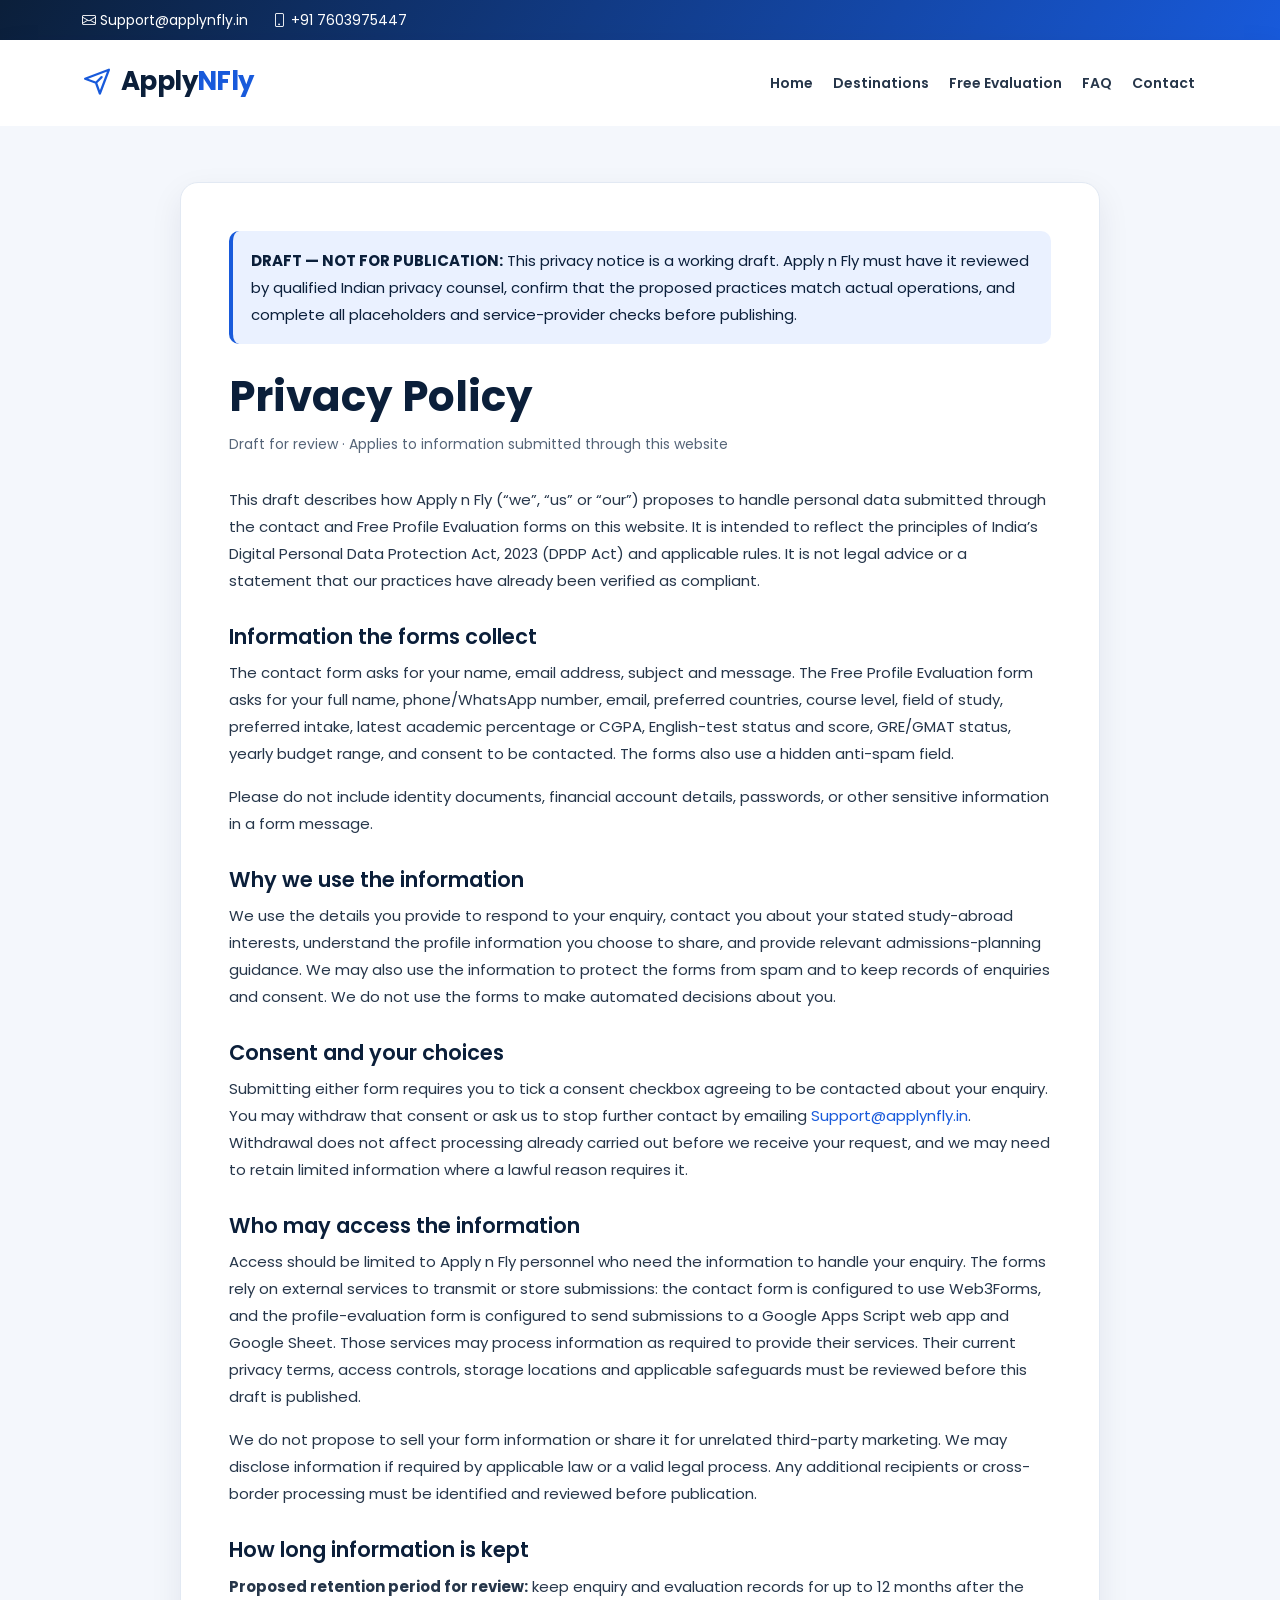
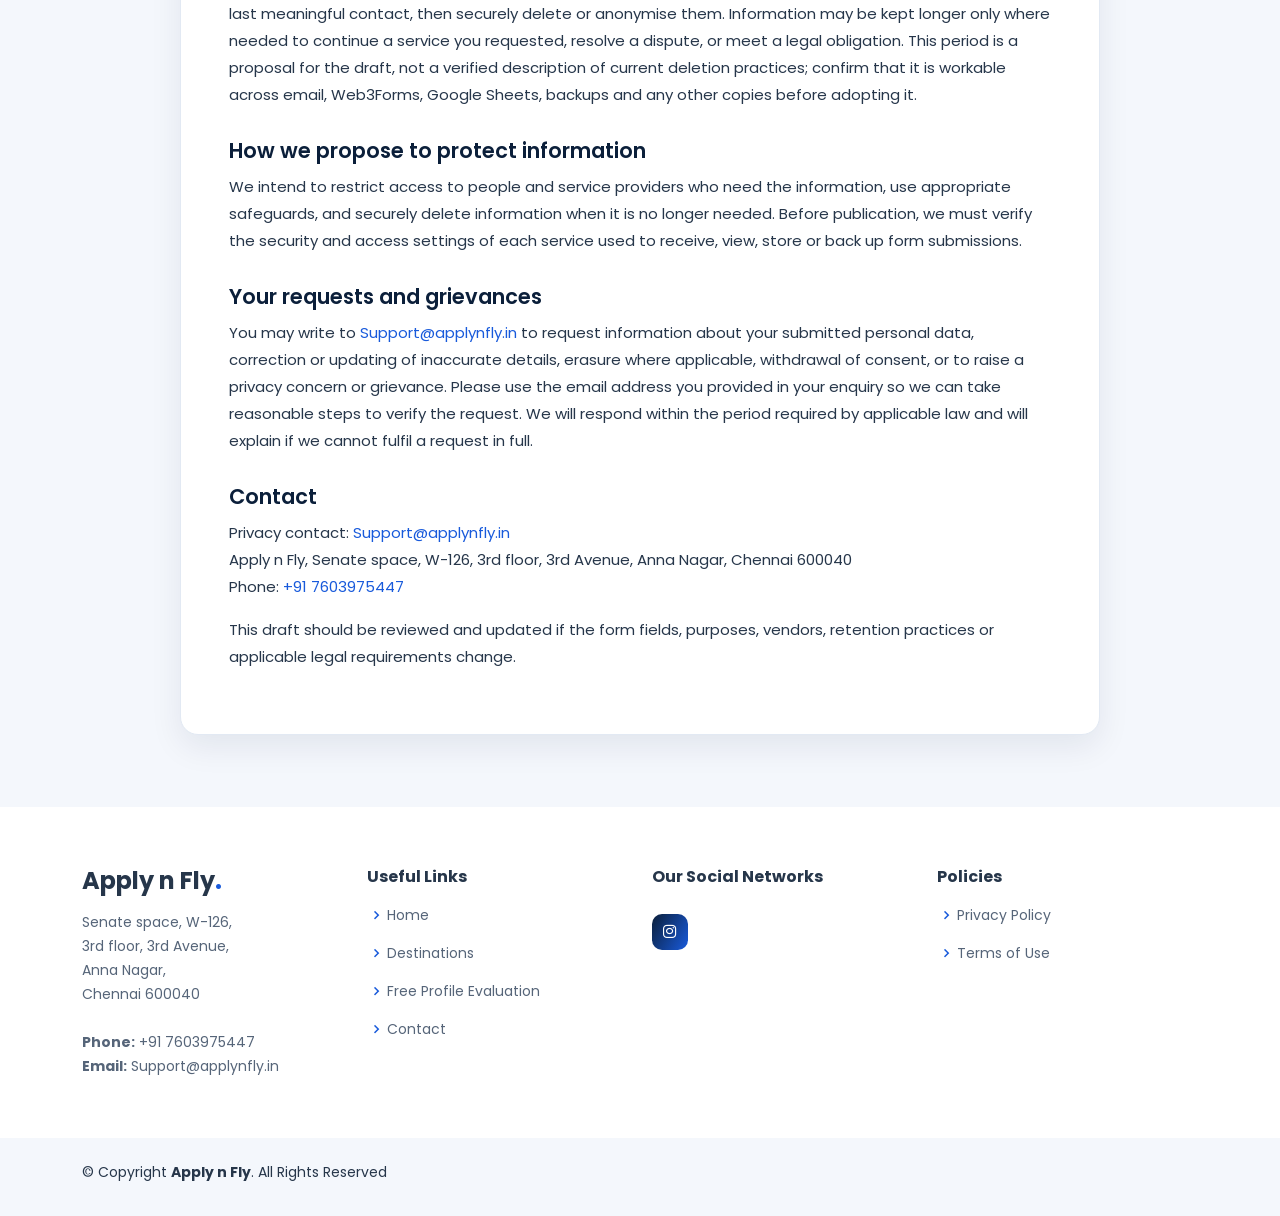
==== commit 869cb080: "27/10/2026 - REVIEW UPDATES" ====
--- a/privacy-policy.html
+++ b/privacy-policy.html
@@ -42,7 +42,7 @@
         <ul>
           <li><a href="index.html">Home</a></li>
           <li><a href="index.html#destinations">Destinations</a></li>
-          <li><a href="index.html#evaluate">Free Evaluation</a></li>
+          <li><a href="profile-evaluation.html">Free Evaluation</a></li>
           <li><a href="index.html#faq">FAQ</a></li>
           <li><a href="index.html#contact">Contact</a></li>
         </ul>
@@ -106,7 +106,7 @@
             <ul>
               <li><i class="bx bx-chevron-right"></i><a href="index.html">Home</a></li>
               <li><i class="bx bx-chevron-right"></i><a href="index.html#destinations">Destinations</a></li>
-              <li><i class="bx bx-chevron-right"></i><a href="index.html#evaluate">Free Profile Evaluation</a></li>
+              <li><i class="bx bx-chevron-right"></i><a href="profile-evaluation.html">Free Profile Evaluation</a></li>
               <li><i class="bx bx-chevron-right"></i><a href="index.html#contact">Contact</a></li>
             </ul>
           </div>
--- a/assets/css/style.css
+++ b/assets/css/style.css
@@ -1678,45 +1678,97 @@
 .destinations .destination-card {
   width: 100%;
   height: 100%;
+  min-height: 100%;
   margin-bottom: 24px;
   padding: 24px;
-  background: var(--color-surface);
+  position: relative;
+  isolation: isolate;
+  overflow: hidden;
+  background: linear-gradient(145deg, rgba(255, 255, 255, 0.97), rgba(255, 255, 255, 0.9)), url("../img/hero-bg.webp") center / cover;
   border: 1px solid var(--color-border);
-  border-radius: 6px;
-  box-shadow: 0 4px 18px rgba(0, 0, 0, 0.05);
+  border-radius: var(--radius-card);
+  box-shadow: var(--shadow-card);
+}
+
+.destinations .destination-card::before {
+  content: "";
+  position: absolute;
+  top: 0;
+  left: 0;
+  right: 0;
+  height: 4px;
+  background: var(--brand-gradient);
+  z-index: -1;
 }
 
 .destination-card h4 {
-  color: var(--brand-blue);
-  font-size: 20px;
+  display: block;
+  position: relative;
+  min-height: 52px;
+  padding: 8px 42px 0 0;
+  color: var(--brand-blue);
+  font-size: 19px;
   font-weight: 700;
-  margin-bottom: 16px;
+  margin-bottom: 18px;
+}
+
+.destination-flag {
+  position: absolute;
+  top: -8px;
+  right: -8px;
+  z-index: -1;
+  opacity: 0.2;
+  font-size: 48px;
+  line-height: 1;
+  filter: saturate(0.75);
+  pointer-events: none;
 }
 
 .destination-card ul {
-  min-height: 145px;
-  padding-left: 20px;
+  min-height: 155px;
+  padding: 0;
+  list-style: none;
   color: var(--color-muted);
   font-size: 14px;
 }
 
 .destination-card li {
+  position: relative;
+  padding-left: 18px;
   margin-bottom: 10px;
+  line-height: 1.55;
+}
+
+.destination-card li::before {
+  content: "";
+  position: absolute;
+  top: 0.65em;
+  left: 0;
+  width: 7px;
+  height: 7px;
+  background: var(--brand-blue);
+  border-radius: 50%;
 }
 
 .destination-card .destination-link {
-  display: inline-block;
-  padding: 8px 18px;
-  color: var(--color-surface);
-  background: var(--brand-blue);
-  border-radius: 4px;
+  display: inline-flex;
+  align-items: center;
+  justify-content: center;
+  gap: 7px;
+  padding: 9px 16px;
+  color: var(--color-surface);
+  background: var(--brand-gradient);
+  border-radius: var(--radius-control);
   font-size: 14px;
-  transition: 0.3s;
+  font-weight: 500;
+  transition: transform 0.2s ease, box-shadow 0.2s ease, background 0.2s ease;
 }
 
 .destination-card .destination-link:hover {
-  background: var(--brand-blue-dark);
-  color: var(--color-surface);
+  background: linear-gradient(120deg, var(--brand-blue-dark) 0%, var(--brand-blue) 100%);
+  color: var(--color-surface);
+  box-shadow: 0 8px 18px rgba(24, 90, 219, 0.24);
+  transform: translateY(-2px);
 }
 
 .process-step {
@@ -1783,7 +1835,184 @@
 }
 
 .student-stories {
+  background: var(--color-background);
+}
+
+.review-card {
+  min-height: 270px;
+  margin: 0 48px 54px;
+  padding: clamp(24px, 5vw, 40px);
   background: var(--color-surface);
+  border: 1px solid var(--color-border);
+  border-radius: var(--radius-card);
+  box-shadow: var(--shadow-card);
+}
+
+.review-summary-card {
+  height: 100%;
+  padding: 24px;
+  background: var(--color-surface);
+  border: 1px solid var(--color-border);
+  border-radius: var(--radius-card);
+  box-shadow: var(--shadow-card);
+}
+
+.review-summary-card h4 {
+  margin-bottom: 14px;
+  color: var(--brand-navy);
+  font-size: 18px;
+  font-weight: 600;
+}
+
+.review-summary-card .review-stars {
+  justify-content: center;
+  margin-bottom: 8px;
+}
+
+.review-summary-card .review-source {
+  margin-bottom: 14px;
+  color: var(--color-muted);
+  font-size: 14px;
+}
+
+.review-story-card {
+  max-width: 820px;
+  margin-right: auto;
+  margin-left: auto;
+}
+
+.review-story-card blockquote {
+  margin: 0 auto 24px;
+  color: var(--color-text);
+  font-size: 15px;
+  line-height: 1.8;
+  text-align: left;
+}
+
+.review-story-card blockquote p {
+  margin-bottom: 14px;
+}
+
+.review-story-card blockquote footer {
+  color: var(--brand-navy);
+  font-size: 15px;
+  font-weight: 600;
+}
+
+.review-story-card blockquote footer span {
+  color: var(--color-muted);
+  font-weight: 400;
+}
+
+.review-rating-card {
+  display: flex;
+  flex-direction: column;
+  align-items: center;
+  justify-content: center;
+  max-width: 620px;
+  margin-right: auto;
+  margin-left: auto;
+}
+
+.review-rating-card h4 {
+  margin-bottom: 18px;
+  color: var(--brand-navy);
+  font-size: 22px;
+  font-weight: 600;
+}
+
+.review-carousel {
+  padding-bottom: 24px;
+}
+
+.review-carousel .carousel-control-prev,
+.review-carousel .carousel-control-next {
+  width: 44px;
+  height: 44px;
+  top: 50%;
+  bottom: auto;
+  background: var(--brand-gradient);
+  border: 0;
+  border-radius: 50%;
+  opacity: 1;
+  transform: translateY(-50%);
+}
+
+.review-carousel .carousel-control-prev {
+  left: 0;
+}
+
+.review-carousel .carousel-control-next {
+  right: 0;
+}
+
+.review-carousel .carousel-indicators {
+  bottom: 0;
+  margin-bottom: 0;
+}
+
+.review-carousel .carousel-indicators [data-bs-target] {
+  width: 10px;
+  height: 10px;
+  margin: 0 5px;
+  background-color: var(--brand-blue);
+  border: 0;
+  border-radius: 50%;
+}
+
+.review-card .review-stars {
+  display: flex;
+  justify-content: center;
+  gap: 6px;
+  margin: 0 0 12px;
+  color: #d99500;
+  font-size: 22px;
+}
+
+.review-summary-card .review-stars {
+  display: flex;
+  gap: 6px;
+  color: #d99500;
+  font-size: 22px;
+}
+
+.google-review-mark {
+  display: inline-flex;
+  width: 44px;
+  height: 44px;
+  align-items: center;
+  justify-content: center;
+  margin-bottom: 12px;
+  color: #4285f4;
+  background: var(--color-surface);
+  border: 1px solid var(--color-border);
+  border-radius: 50%;
+  font-size: 27px;
+  font-weight: 600;
+  line-height: 1;
+}
+
+.review-card .review-source {
+  margin-bottom: 18px;
+  color: var(--color-muted);
+  font-size: 14px;
+}
+
+.review-card .review-link {
+  display: inline-flex;
+  align-items: center;
+  justify-content: center;
+  gap: 8px;
+  padding: 10px 18px;
+  color: #fff;
+  background: var(--brand-gradient);
+  border-radius: var(--radius-control);
+  box-shadow: 0 8px 18px rgba(24, 90, 219, 0.2);
+}
+
+.review-card .review-link:hover {
+  color: #fff;
+  background: linear-gradient(120deg, var(--brand-blue-dark) 0%, var(--brand-blue) 100%);
 }
 
 .evaluation .evaluation-form {
@@ -2202,6 +2431,25 @@
   color: var(--brand-blue);
 }
 
+.navbar .evaluation-cta,
+.navbar .evaluation-cta:focus {
+  padding: 10px 16px;
+  color: #fff;
+  background: var(--brand-gradient);
+  border-radius: var(--radius-control);
+  box-shadow: 0 6px 16px rgba(24, 90, 219, 0.18);
+}
+
+.navbar .evaluation-cta:before {
+  display: none;
+}
+
+.navbar .evaluation-cta:hover,
+.navbar li:hover>.evaluation-cta {
+  color: #fff;
+  background: linear-gradient(120deg, var(--brand-blue-dark) 0%, var(--brand-blue) 100%);
+}
+
 .mobile-nav-toggle {
   color: var(--brand-navy);
 }
@@ -2219,6 +2467,24 @@
 .navbar-mobile .active,
 .navbar-mobile li:hover>a {
   color: var(--brand-blue);
+}
+
+.navbar-mobile .evaluation-cta,
+.navbar-mobile .evaluation-cta:focus {
+  display: inline-flex;
+  margin: 8px 20px;
+  color: #fff;
+}
+
+@media (min-width: 992px) and (max-width: 1366px) {
+  .navbar>ul>li {
+    padding-left: 14px;
+  }
+
+  .navbar a,
+  .navbar a:focus {
+    font-size: 14px;
+  }
 }
 
 #hero:before {
@@ -2331,6 +2597,12 @@
   border-radius: var(--radius-card) !important;
 }
 
+.destinations .destination-card {
+  background-image: linear-gradient(145deg, rgba(255, 255, 255, 0.97), rgba(255, 255, 255, 0.9)), url("../img/hero-bg.webp");
+  background-position: center;
+  background-size: cover;
+}
+
 .destination-card .destination-link,
 .process-step .step-number {
   color: var(--color-surface);
@@ -2473,4 +2745,25 @@
   .legal-page {
     padding: 32px 0 48px;
   }
+
+  .review-card {
+    margin-right: 38px;
+    margin-left: 38px;
+    padding: 22px 18px;
+  }
+
+  .review-story-card {
+    margin-right: 38px;
+    margin-left: 38px;
+  }
+
+  .review-carousel .carousel-control-prev,
+  .review-carousel .carousel-control-next {
+    width: 34px;
+    height: 34px;
+  }
+
+  .review-story-card blockquote {
+    font-size: 14px;
+  }
 }
